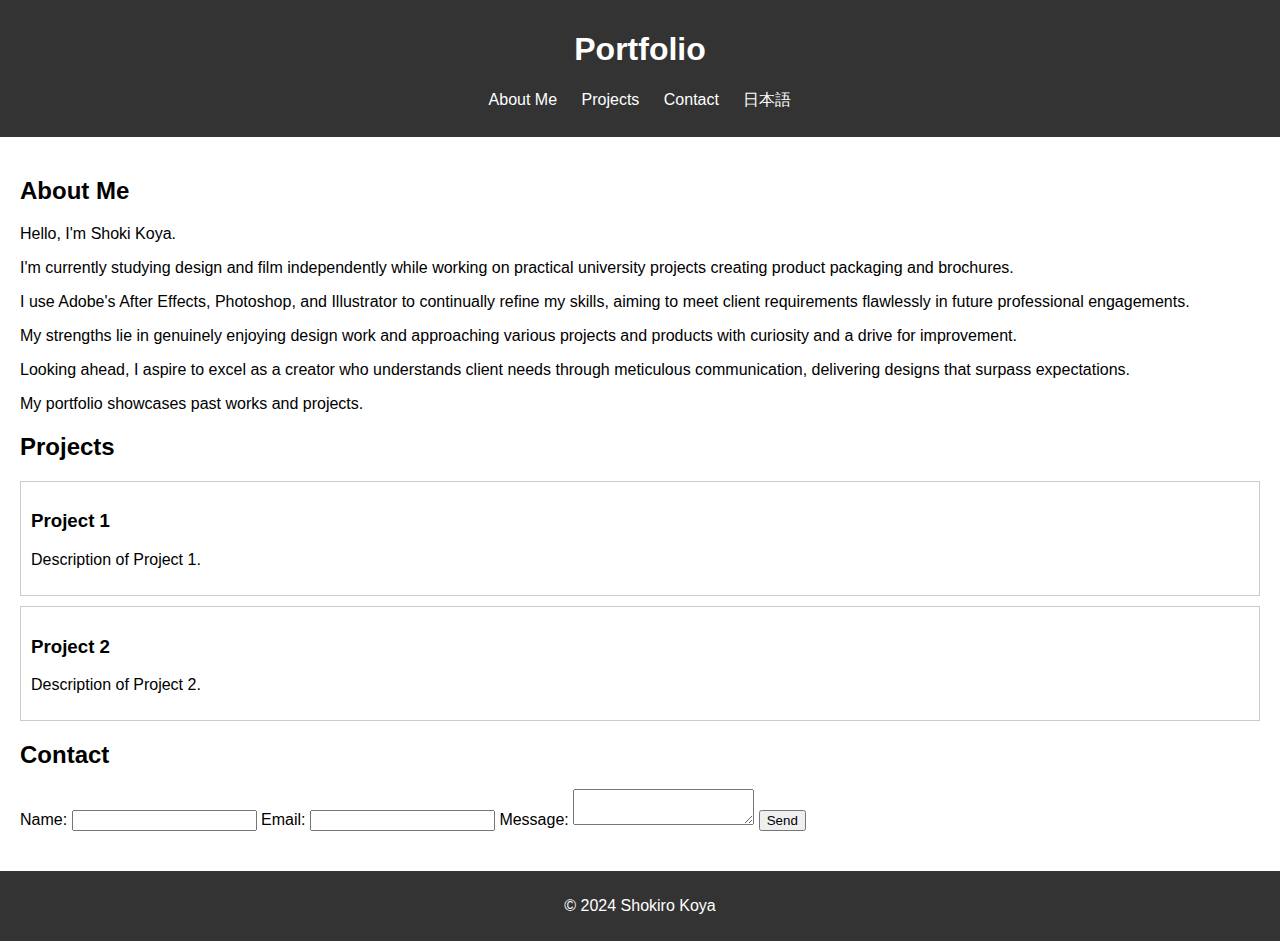
==== english.html @ d23f5019 "Add files via upload" ====
<!DOCTYPE html>
<html lang="en">
<head>
    <meta charset="UTF-8">
    <meta name="viewport" content="width=device-width, initial-scale=1.0">
    <title>Portfolio</title>
    <link rel="stylesheet" href="styles.css">
</head>
<body>
    <header>
        <h1>Portfolio</h1>
        <nav>
            <ul>
                <li><a href="#about">About Me</a></li>
                <li><a href="#projects">Projects</a></li>
                <li><a href="#contact">Contact</a></li>
                <li><a href="index.html">日本語</a></li>
            </ul>
        </nav>
    </header>
    <main>
        <section id="about">
            <h2>About Me</h2>
            <p>Hello, I'm Shoki Koya.</p>
            <p>I'm currently studying design and film independently while working on practical university projects creating product packaging and brochures.</p>
            <p>I use Adobe's After Effects, Photoshop, and Illustrator to continually refine my skills, aiming to meet client requirements flawlessly in future professional engagements.</p>
            <p>My strengths lie in genuinely enjoying design work and approaching various projects and products with curiosity and a drive for improvement.</p>
            <p>Looking ahead, I aspire to excel as a creator who understands client needs through meticulous communication, delivering designs that surpass expectations.</p>
            <p>My portfolio showcases past works and projects.</p>
        </section>
        <section id="projects">
            <h2>Projects</h2>
            <div class="project">
                <h3>Project 1</h3>
                <p>Description of Project 1.</p>
            </div>
            <div class="project">
                <h3>Project 2</h3>
                <p>Description of Project 2.</p>
            </div>
        </section>
        <section id="contact">
            <h2>Contact</h2>
            <form action="submit_form.php" method="post">
                <label for="name">Name:</label>
                <input type="text" id="name" name="name" required>
                <label for="email">Email:</label>
                <input type="email" id="email" name="email" required>
                <label for="message">Message:</label>
                <textarea id="message" name="message" required></textarea>
                <button type="submit">Send</button>
            </form>
        </section>
    </main>
    <footer>
        <p>&copy; 2024 Shokiro Koya</p>
    </footer>
</body>
</html>
---- styles.css ----
body {
    font-family: Arial, sans-serif;
    margin: 0;
    padding: 0;
}

header {
    background-color: #333;
    color: white;
    padding: 10px 0;
    text-align: center;
}

header nav ul {
    list-style-type: none;
    padding: 0;
}

header nav ul li {
    display: inline;
    margin: 0 10px;
}

header nav ul li a {
    color: white;
    text-decoration: none;
}

main {
    padding: 20px;
}

section {
    margin-bottom: 20px;
}

.project {
    border: 1px solid #ccc;
    padding: 10px;
    margin-bottom: 10px;
}

footer {
    background-color: #333;
    color: white;
    text-align: center;
    padding: 10px 0;
}
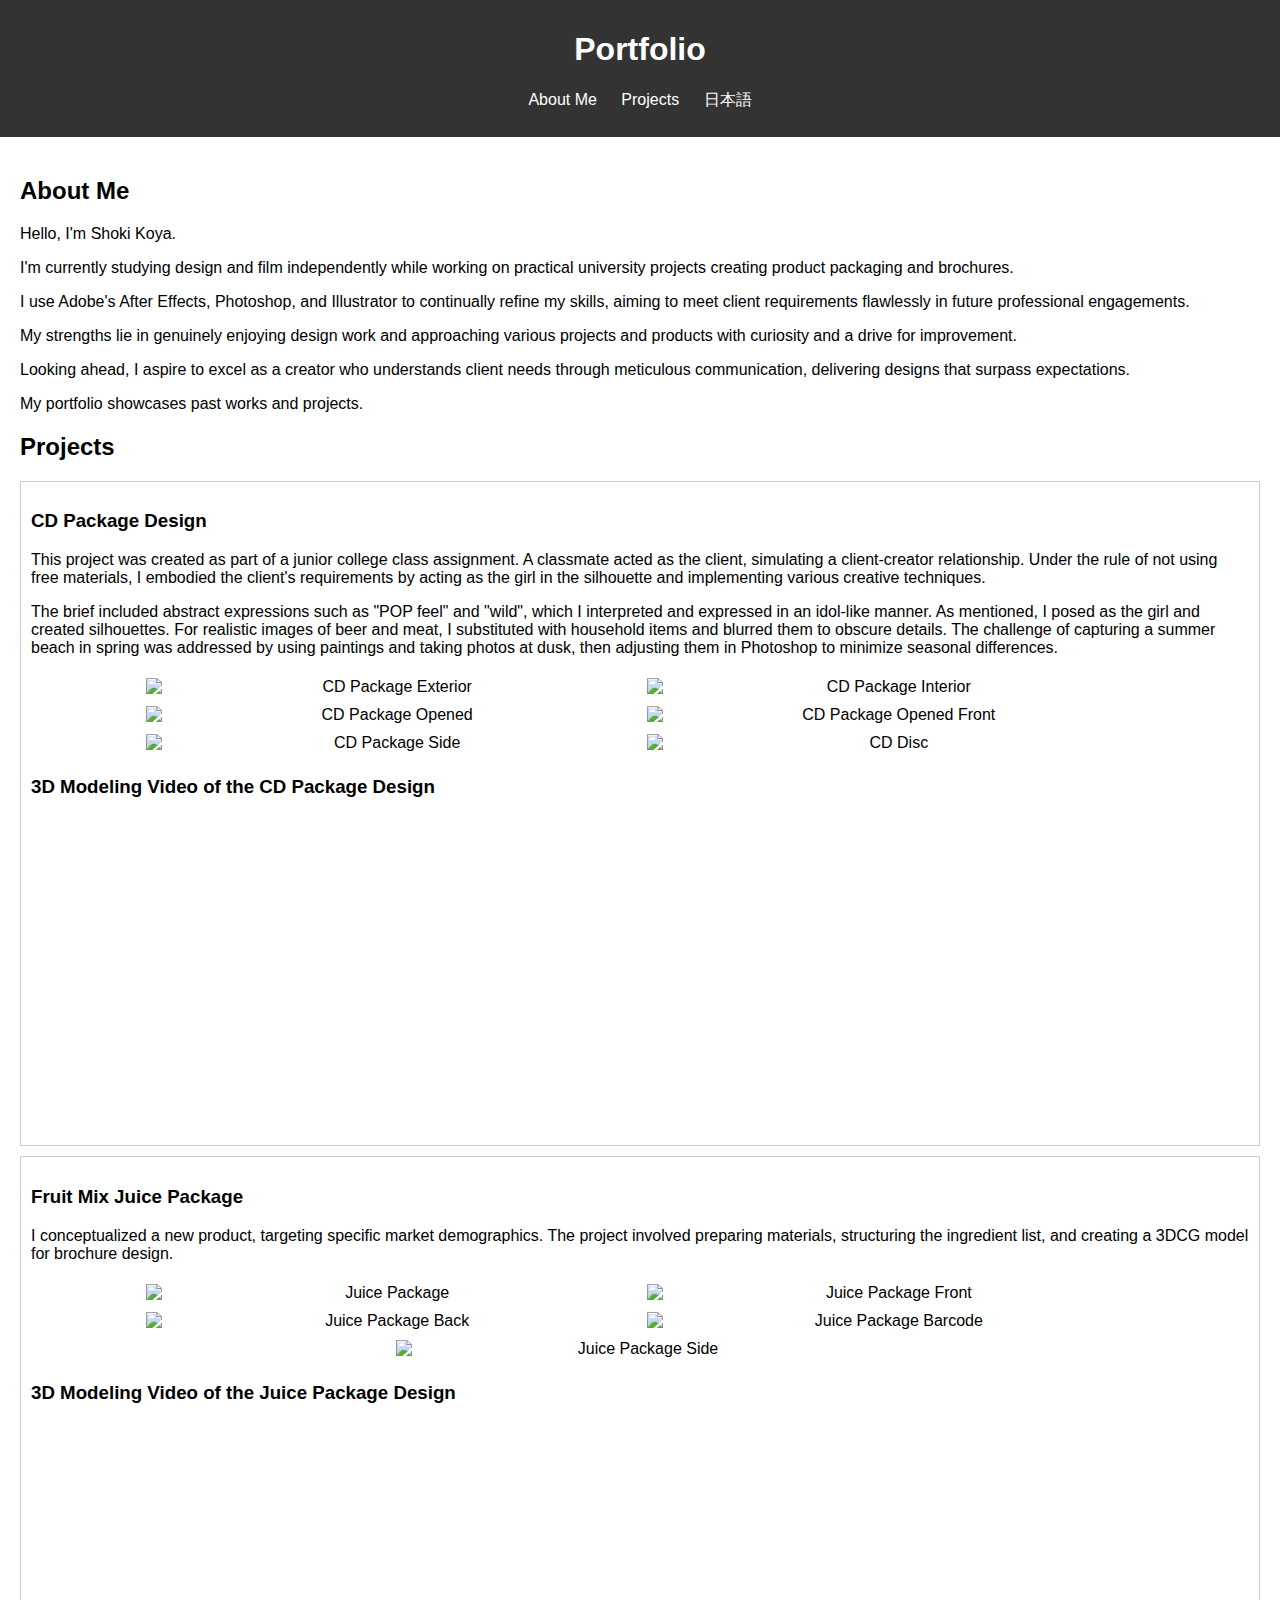
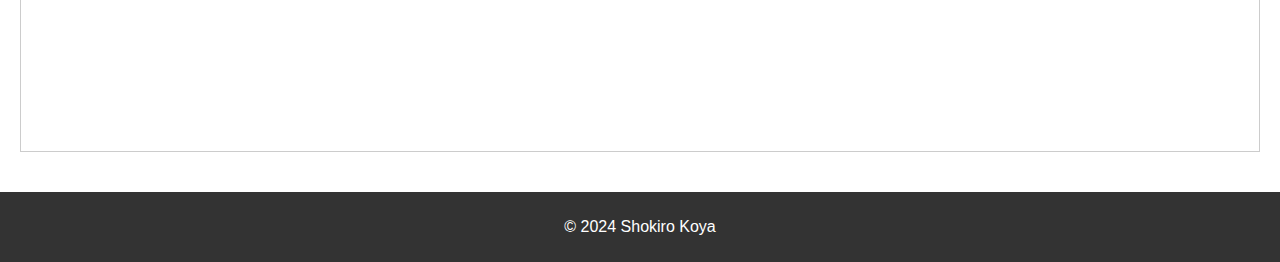
==== commit 3ddec5b1: "Add files via upload" ====
--- a/english.html
+++ b/english.html
@@ -13,7 +13,6 @@
             <ul>
                 <li><a href="#about">About Me</a></li>
                 <li><a href="#projects">Projects</a></li>
-                <li><a href="#contact">Contact</a></li>
                 <li><a href="index.html">日本語</a></li>
             </ul>
         </nav>
@@ -31,25 +30,41 @@
         <section id="projects">
             <h2>Projects</h2>
             <div class="project">
-                <h3>Project 1</h3>
-                <p>Description of Project 1.</p>
+                <h3>CD Package Design</h3>
+                <p>This project was created as part of a junior college class assignment. A classmate acted as the client, simulating a client-creator relationship. Under the rule of not using free materials, I embodied the client's requirements by acting as the girl in the silhouette and implementing various creative techniques.</p>
+                <p>The brief included abstract expressions such as "POP feel" and "wild", which I interpreted and expressed in an idol-like manner. As mentioned, I posed as the girl and created silhouettes. For realistic images of beer and meat, I substituted with household items and blurred them to obscure details. The challenge of capturing a summer beach in spring was addressed by using paintings and taking photos at dusk, then adjusting them in Photoshop to minimize seasonal differences.</p>
+                <div class="image-container">
+                    <img src="parallel out cd.jpg" alt="CD Package Exterior">
+                    <img src="parallel in cd.jpg" alt="CD Package Interior">
+                </div>
+                <div class="image-container">
+                    <img src="opened.jpg" alt="CD Package Opened">
+                    <img src="opened front.jpg" alt="CD Package Opened Front">
+                </div>
+                <div class="image-container">
+                    <img src="side.jpg" alt="CD Package Side">
+                    <img src="cd.jpg" alt="CD Disc">
+                </div>
+                <h3>3D Modeling Video of the CD Package Design</h3>
+                <iframe width="560" height="315" src="https://www.youtube.com/embed/Pf4vaIqIQAc" frameborder="0" allow="accelerometer; autoplay; encrypted-media; gyroscope; picture-in-picture" allowfullscreen></iframe>
             </div>
             <div class="project">
-                <h3>Project 2</h3>
-                <p>Description of Project 2.</p>
+                <h3>Fruit Mix Juice Package</h3>
+                <p>I conceptualized a new product, targeting specific market demographics. The project involved preparing materials, structuring the ingredient list, and creating a 3DCG model for brochure design.</p>
+                <div class="image-container">
+                    <img src="juice package.jpg" alt="Juice Package">
+                    <img src="front package.jpg" alt="Juice Package Front">
+                </div>
+                <div class="image-container">
+                    <img src="back package.jpg" alt="Juice Package Back">
+                    <img src="barcode.jpg" alt="Juice Package Barcode">
+                </div>
+                <div class="image-container">
+                    <img src="side.jpg" alt="Juice Package Side">
+                </div>
+                <h3>3D Modeling Video of the Juice Package Design</h3>
+                <iframe width="560" height="315" src="https://www.youtube.com/embed/tErGaZZvV2E" frameborder="0" allow="accelerometer; autoplay; encrypted-media; gyroscope; picture-in-picture" allowfullscreen></iframe>
             </div>
-        </section>
-        <section id="contact">
-            <h2>Contact</h2>
-            <form action="submit_form.php" method="post">
-                <label for="name">Name:</label>
-                <input type="text" id="name" name="name" required>
-                <label for="email">Email:</label>
-                <input type="email" id="email" name="email" required>
-                <label for="message">Message:</label>
-                <textarea id="message" name="message" required></textarea>
-                <button type="submit">Send</button>
-            </form>
         </section>
     </main>
     <footer>
--- a/styles.css
+++ b/styles.css
@@ -46,3 +46,13 @@
     text-align: center;
     padding: 10px 0;
 }
+img {
+    width: 40%; /* 画像の幅を元の40%にする */
+    display: inline-block; /* 横に並べる */
+    margin: 5px; /* 画像間の余白 */
+    vertical-align: top; /* 画像のトップを揃える */
+}
+
+.image-container {
+    text-align: center; /* 画像を中央揃えにする */
+}
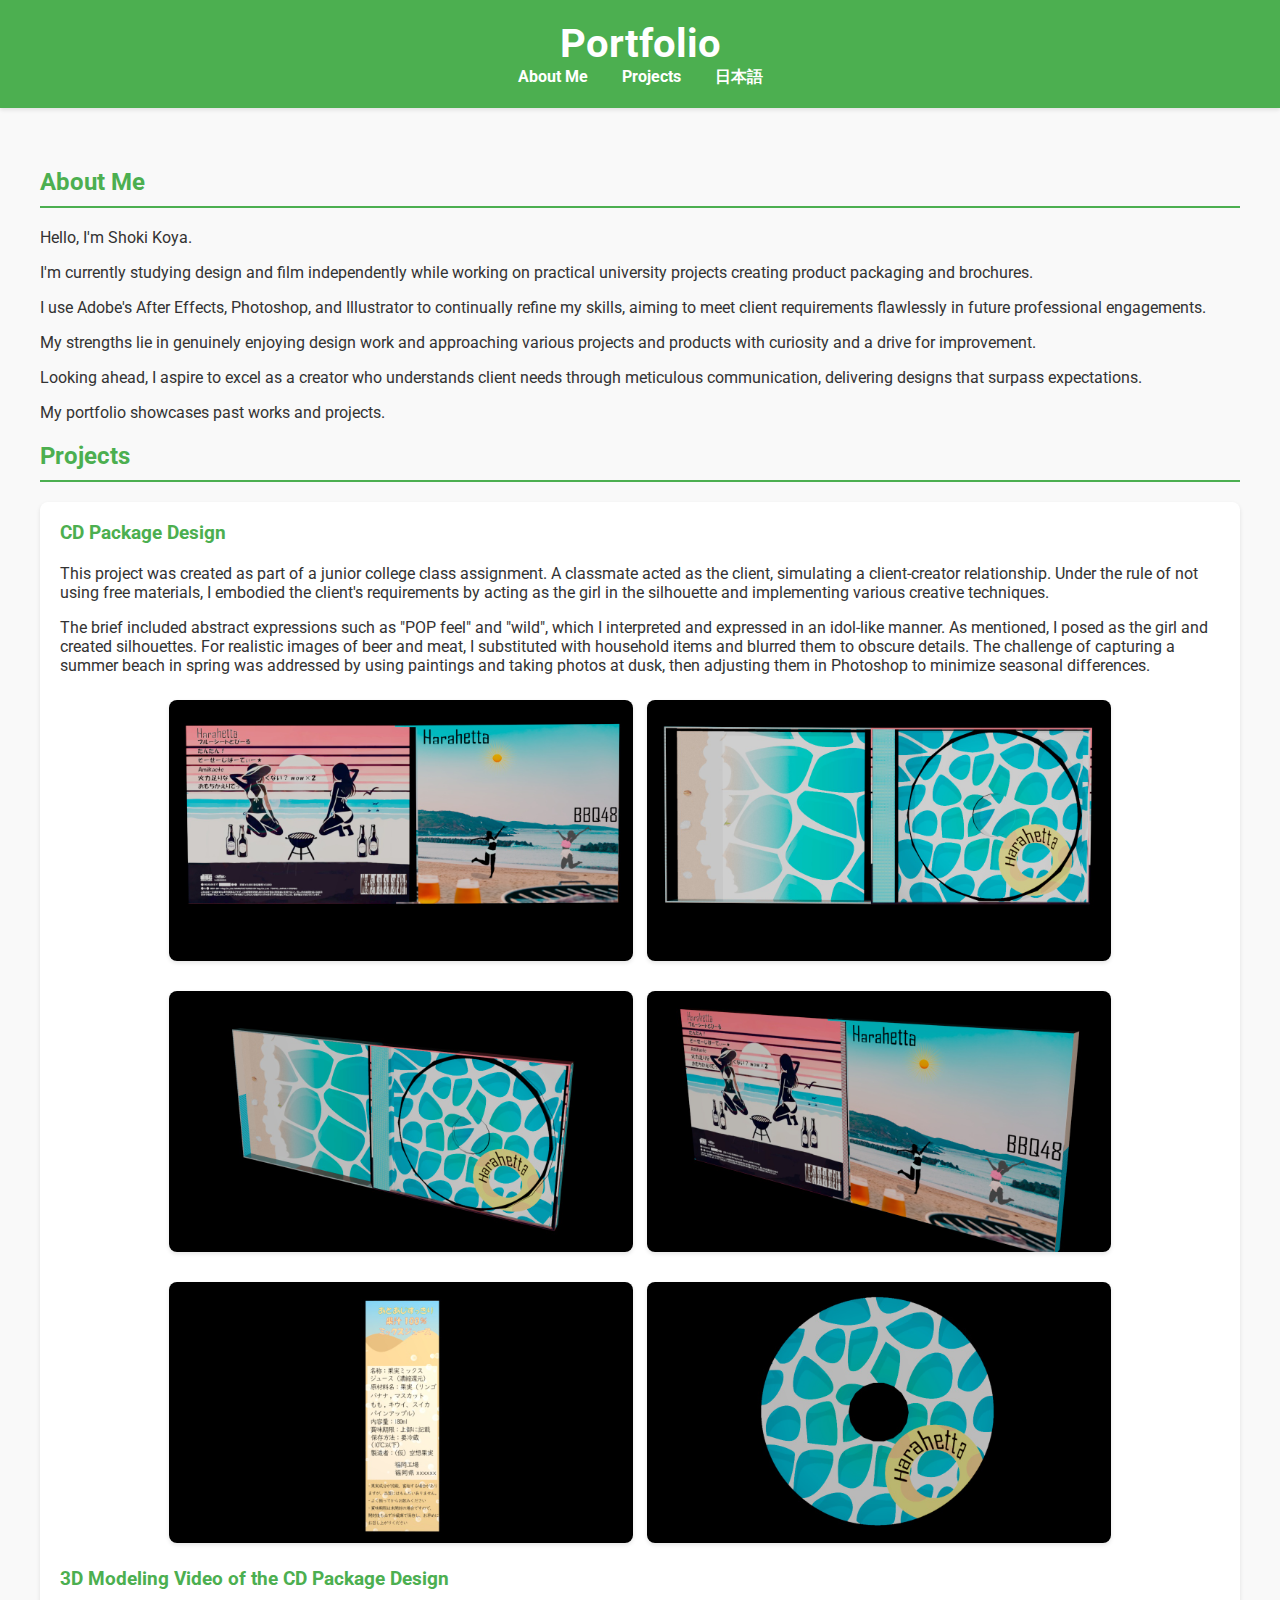
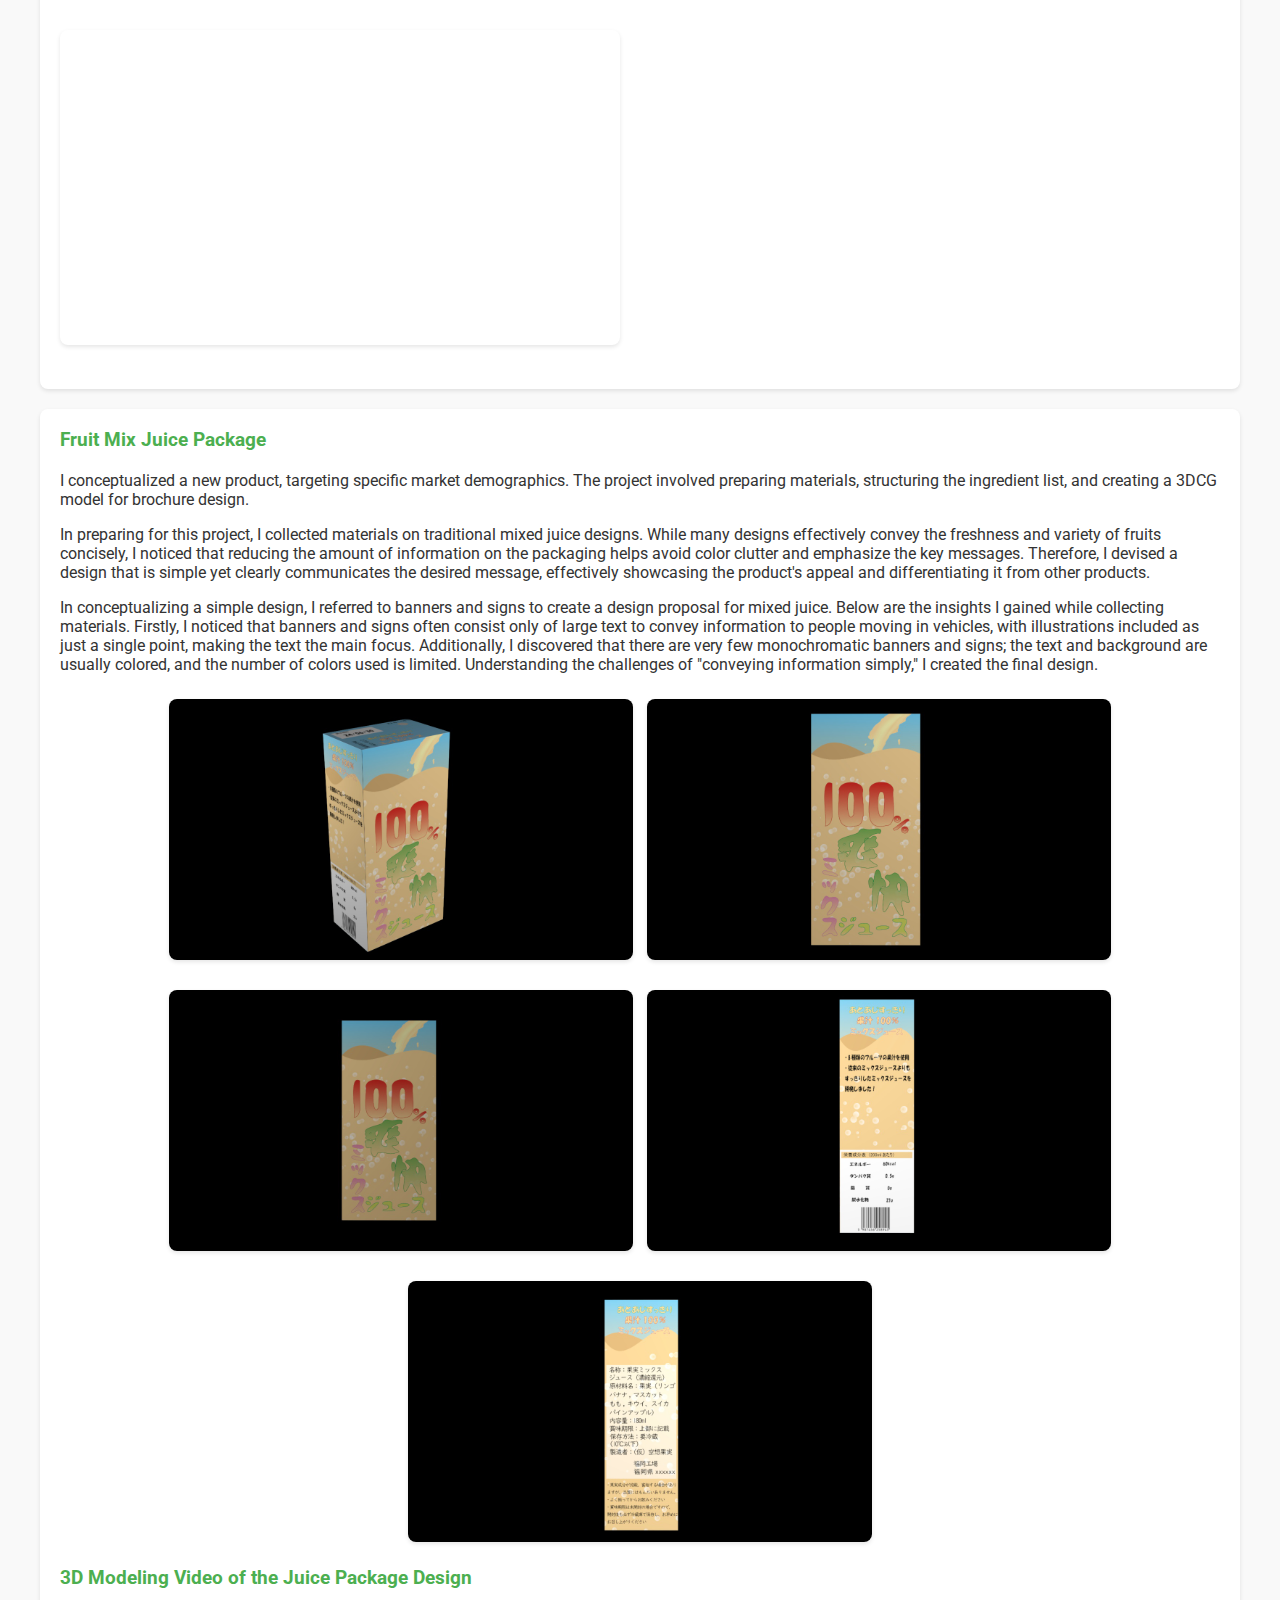
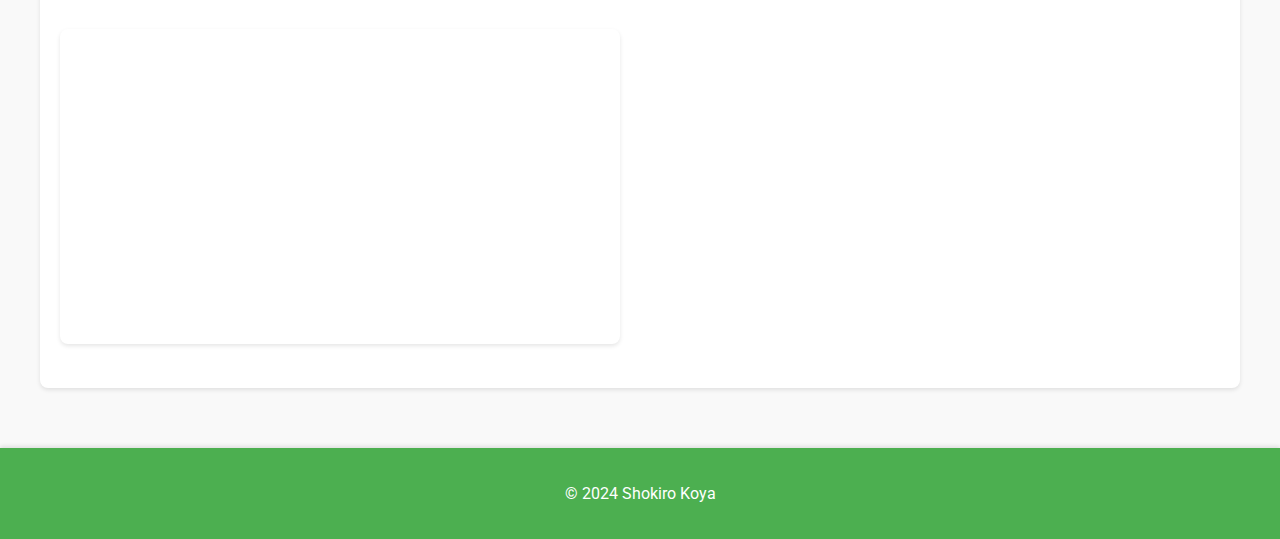
==== commit 2c381feb: "Update english.html" ====
--- a/english.html
+++ b/english.html
@@ -51,6 +51,9 @@
             <div class="project">
                 <h3>Fruit Mix Juice Package</h3>
                 <p>I conceptualized a new product, targeting specific market demographics. The project involved preparing materials, structuring the ingredient list, and creating a 3DCG model for brochure design.</p>
+                <p>In preparing for this project, I collected materials on traditional mixed juice designs. While many designs effectively convey the freshness and variety of fruits concisely, I noticed that reducing the amount of information on the packaging helps avoid color clutter and emphasize the key messages. Therefore, I devised a design that is simple yet clearly communicates the desired message, effectively showcasing the product's appeal and differentiating it from other products.</p>
+                <p>In conceptualizing a simple design, I referred to banners and signs to create a design proposal for mixed juice. Below are the insights I gained while collecting materials. Firstly, I noticed that banners and signs often consist only of large text to convey information to people moving in vehicles, with illustrations included as just a single point, making the text the main focus. Additionally, I discovered that there are very few monochromatic banners and signs; the text and background are usually colored, and the number of colors used is limited. Understanding the challenges of "conveying information simply," I created the final design.</p>
+                
                 <div class="image-container">
                     <img src="juice package.jpg" alt="Juice Package">
                     <img src="front package.jpg" alt="Juice Package Front">
--- a/styles.css
+++ b/styles.css
@@ -1,58 +1,112 @@
+/* Google Fonts */
+@import url('https://fonts.googleapis.com/css2?family=Roboto:wght@300;400;700&display=swap');
+
+/* ベーススタイル */
 body {
-    font-family: Arial, sans-serif;
+    font-family: 'Roboto', sans-serif;
     margin: 0;
     padding: 0;
+    background-color: #f9f9f9;
+    color: #333;
 }
 
 header {
-    background-color: #333;
+    background-color: #4CAF50;
     color: white;
-    padding: 10px 0;
+    padding: 20px 0;
     text-align: center;
+    box-shadow: 0 2px 4px rgba(0, 0, 0, 0.1);
 }
 
-header nav ul {
+header h1 {
+    margin: 0; /* h1のマージンをリセット */
+    font-size: 2.5em; /* フォントサイズを大きく */
+    color: white; /* 色を白に設定 */
+}
+
+nav ul {
     list-style-type: none;
     padding: 0;
+    margin: 0;
 }
 
-header nav ul li {
+nav ul li {
     display: inline;
-    margin: 0 10px;
+    margin: 0 15px;
 }
 
-header nav ul li a {
+nav ul li a {
     color: white;
     text-decoration: none;
+    font-weight: 700;
+    transition: color 0.3s ease;
+}
+
+nav ul li a:hover {
+    color: #f1f1f1;
 }
 
 main {
-    padding: 20px;
+    padding: 40px 20px;
+    max-width: 1200px;
+    margin: 0 auto;
 }
 
-section {
+h1, h2, h3 {
+    color: #4CAF50;
     margin-bottom: 20px;
 }
 
+h2 {
+    border-bottom: 2px solid #4CAF50;
+    padding-bottom: 10px;
+}
+
 .project {
-    border: 1px solid #ccc;
-    padding: 10px;
-    margin-bottom: 10px;
+    background: white;
+    padding: 20px;
+    margin-bottom: 20px;
+    border-radius: 8px;
+    box-shadow: 0 2px 4px rgba(0, 0, 0, 0.1);
+}
+
+.project h3 {
+    margin-top: 0;
+}
+
+.image-container {
+    text-align: center;
+    margin: 20px 0;
+}
+
+img {
+    width: 40%;
+    display: inline-block;
+    margin: 5px;
+    vertical-align: top;
+    border-radius: 8px;
+    box-shadow: 0 2px 4px rgba(0, 0, 0, 0.1);
+    transition: transform 0.3s ease;
+}
+
+img:hover {
+    transform: scale(1.05);
+}
+
+iframe {
+    border: none;
+    margin: 20px 0;
+    border-radius: 8px;
+    box-shadow: 0 2px 4px rgba(0, 0, 0, 0.1);
 }
 
 footer {
-    background-color: #333;
+    background-color: #4CAF50;
     color: white;
     text-align: center;
-    padding: 10px 0;
+    padding: 20px 0;
+    position: relative;
+    width: 100%;
+    bottom: 0;
+    box-shadow: 0 -2px 4px rgba(0, 0, 0, 0.1);
 }
-img {
-    width: 40%; /* 画像の幅を元の40%にする */
-    display: inline-block; /* 横に並べる */
-    margin: 5px; /* 画像間の余白 */
-    vertical-align: top; /* 画像のトップを揃える */
-}
-
-.image-container {
-    text-align: center; /* 画像を中央揃えにする */
-}
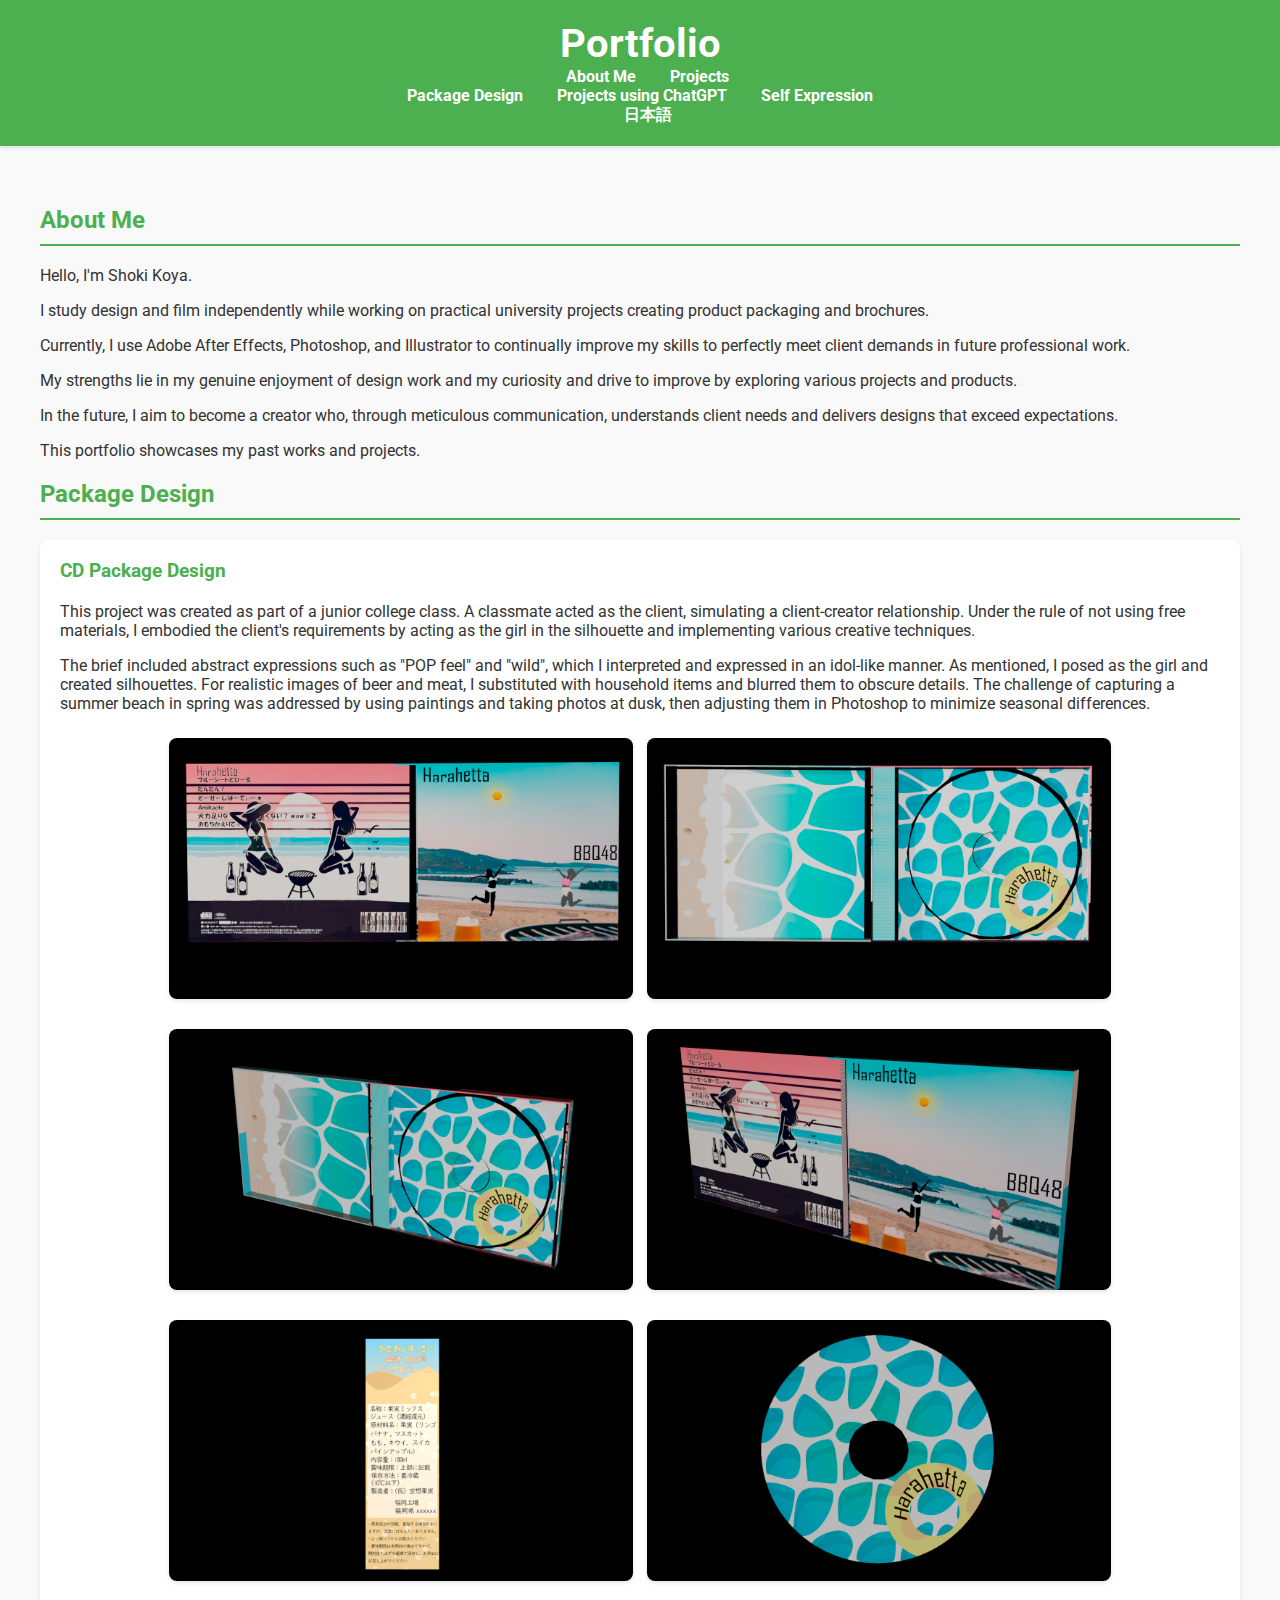
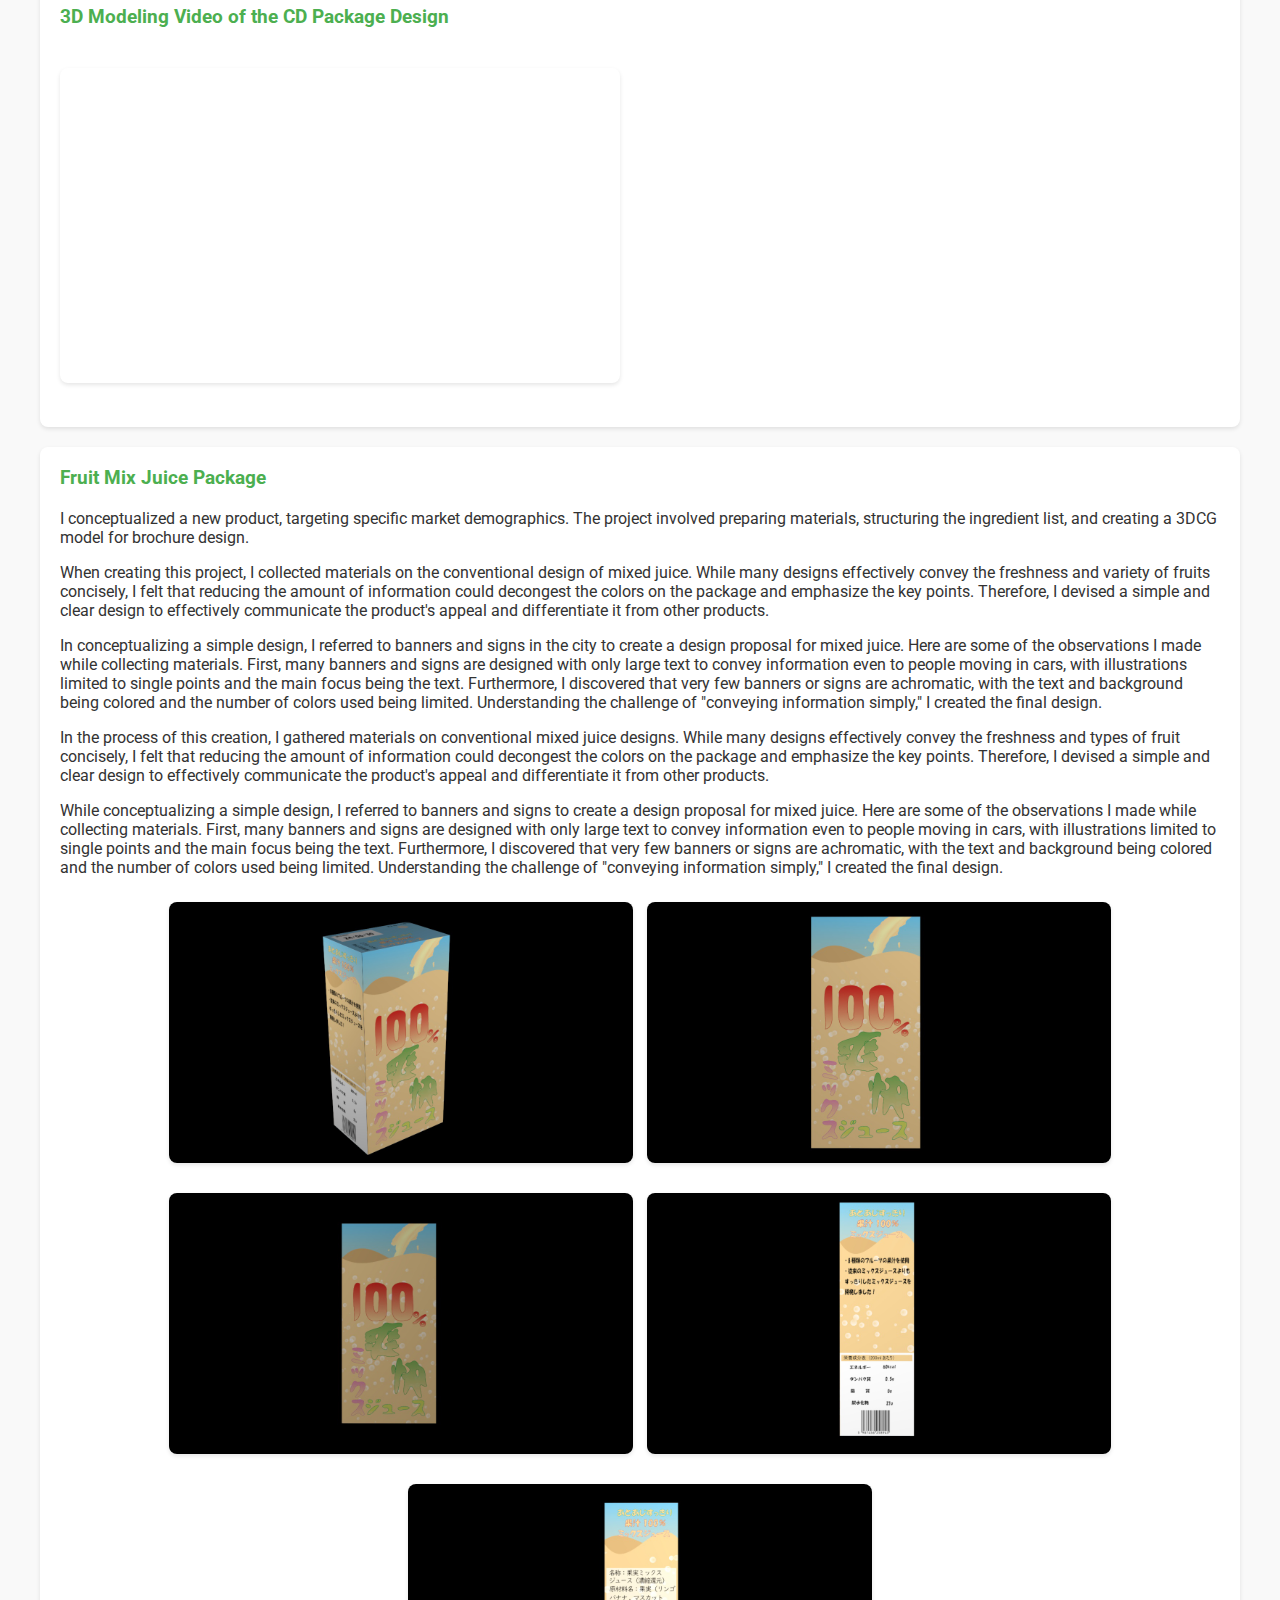
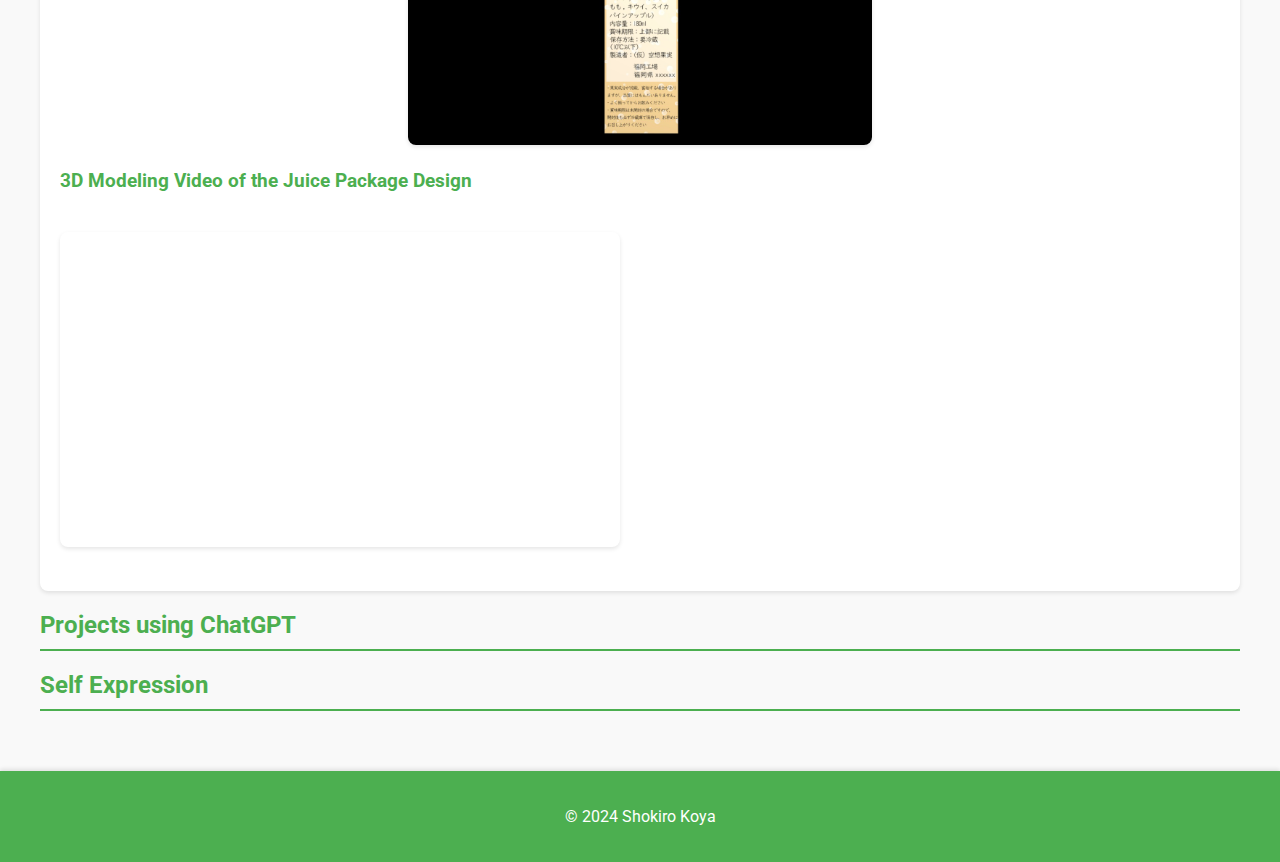
==== commit 6482031d: "Update english.html" ====
--- a/english.html
+++ b/english.html
@@ -12,8 +12,15 @@
         <nav>
             <ul>
                 <li><a href="#about">About Me</a></li>
-                <li><a href="#projects">Projects</a></li>
-                <li><a href="index.html">日本語</a></li>
+                <li>
+                    <a href="#">Projects</a>
+                    <ul>
+                        <li><a href="#package-design">Package Design</a></li>
+                        <li><a href="#chatgpt-projects">Projects using ChatGPT</a></li>
+                        <li><a href="#self-expression">Self Expression</a></li>
+                    </ul>
+                </li>
+                <li><a href="japanese.html">日本語</a></li>
             </ul>
         </nav>
     </header>
@@ -21,17 +28,17 @@
         <section id="about">
             <h2>About Me</h2>
             <p>Hello, I'm Shoki Koya.</p>
-            <p>I'm currently studying design and film independently while working on practical university projects creating product packaging and brochures.</p>
-            <p>I use Adobe's After Effects, Photoshop, and Illustrator to continually refine my skills, aiming to meet client requirements flawlessly in future professional engagements.</p>
-            <p>My strengths lie in genuinely enjoying design work and approaching various projects and products with curiosity and a drive for improvement.</p>
-            <p>Looking ahead, I aspire to excel as a creator who understands client needs through meticulous communication, delivering designs that surpass expectations.</p>
-            <p>My portfolio showcases past works and projects.</p>
+            <p>I study design and film independently while working on practical university projects creating product packaging and brochures.</p>
+            <p>Currently, I use Adobe After Effects, Photoshop, and Illustrator to continually improve my skills to perfectly meet client demands in future professional work.</p>
+            <p>My strengths lie in my genuine enjoyment of design work and my curiosity and drive to improve by exploring various projects and products.</p>
+            <p>In the future, I aim to become a creator who, through meticulous communication, understands client needs and delivers designs that exceed expectations.</p>
+            <p>This portfolio showcases my past works and projects.</p>
         </section>
-        <section id="projects">
-            <h2>Projects</h2>
+        <section id="package-design">
+            <h2>Package Design</h2>
             <div class="project">
                 <h3>CD Package Design</h3>
-                <p>This project was created as part of a junior college class assignment. A classmate acted as the client, simulating a client-creator relationship. Under the rule of not using free materials, I embodied the client's requirements by acting as the girl in the silhouette and implementing various creative techniques.</p>
+                <p>This project was created as part of a junior college class. A classmate acted as the client, simulating a client-creator relationship. Under the rule of not using free materials, I embodied the client's requirements by acting as the girl in the silhouette and implementing various creative techniques.</p>
                 <p>The brief included abstract expressions such as "POP feel" and "wild", which I interpreted and expressed in an idol-like manner. As mentioned, I posed as the girl and created silhouettes. For realistic images of beer and meat, I substituted with household items and blurred them to obscure details. The challenge of capturing a summer beach in spring was addressed by using paintings and taking photos at dusk, then adjusting them in Photoshop to minimize seasonal differences.</p>
                 <div class="image-container">
                     <img src="parallel out cd.jpg" alt="CD Package Exterior">
@@ -51,9 +58,10 @@
             <div class="project">
                 <h3>Fruit Mix Juice Package</h3>
                 <p>I conceptualized a new product, targeting specific market demographics. The project involved preparing materials, structuring the ingredient list, and creating a 3DCG model for brochure design.</p>
-                <p>In preparing for this project, I collected materials on traditional mixed juice designs. While many designs effectively convey the freshness and variety of fruits concisely, I noticed that reducing the amount of information on the packaging helps avoid color clutter and emphasize the key messages. Therefore, I devised a design that is simple yet clearly communicates the desired message, effectively showcasing the product's appeal and differentiating it from other products.</p>
-                <p>In conceptualizing a simple design, I referred to banners and signs to create a design proposal for mixed juice. Below are the insights I gained while collecting materials. Firstly, I noticed that banners and signs often consist only of large text to convey information to people moving in vehicles, with illustrations included as just a single point, making the text the main focus. Additionally, I discovered that there are very few monochromatic banners and signs; the text and background are usually colored, and the number of colors used is limited. Understanding the challenges of "conveying information simply," I created the final design.</p>
-                
+                <p>When creating this project, I collected materials on the conventional design of mixed juice. While many designs effectively convey the freshness and variety of fruits concisely, I felt that reducing the amount of information could decongest the colors on the package and emphasize the key points. Therefore, I devised a simple and clear design to effectively communicate the product's appeal and differentiate it from other products.</p>
+                <p>In conceptualizing a simple design, I referred to banners and signs in the city to create a design proposal for mixed juice. Here are some of the observations I made while collecting materials. First, many banners and signs are designed with only large text to convey information even to people moving in cars, with illustrations limited to single points and the main focus being the text. Furthermore, I discovered that very few banners or signs are achromatic, with the text and background being colored and the number of colors used being limited. Understanding the challenge of "conveying information simply," I created the final design.</p>
+                <p>In the process of this creation, I gathered materials on conventional mixed juice designs. While many designs effectively convey the freshness and types of fruit concisely, I felt that reducing the amount of information could decongest the colors on the package and emphasize the key points. Therefore, I devised a simple and clear design to effectively communicate the product's appeal and differentiate it from other products.</p>
+                <p>While conceptualizing a simple design, I referred to banners and signs to create a design proposal for mixed juice. Here are some of the observations I made while collecting materials. First, many banners and signs are designed with only large text to convey information even to people moving in cars, with illustrations limited to single points and the main focus being the text. Furthermore, I discovered that very few banners or signs are achromatic, with the text and background being colored and the number of colors used being limited. Understanding the challenge of "conveying information simply," I created the final design.</p>
                 <div class="image-container">
                     <img src="juice package.jpg" alt="Juice Package">
                     <img src="front package.jpg" alt="Juice Package Front">
@@ -69,6 +77,14 @@
                 <iframe width="560" height="315" src="https://www.youtube.com/embed/tErGaZZvV2E" frameborder="0" allow="accelerometer; autoplay; encrypted-media; gyroscope; picture-in-picture" allowfullscreen></iframe>
             </div>
         </section>
+        <section id="chatgpt-projects">
+            <h2>Projects using ChatGPT</h2>
+            <!-- Content related to projects using ChatGPT goes here -->
+        </section>
+        <section id="self-expression">
+            <h2>Self Expression</h2>
+            <!-- Content related to self expression goes here -->
+        </section>
     </main>
     <footer>
         <p>&copy; 2024 Shokiro Koya</p>
